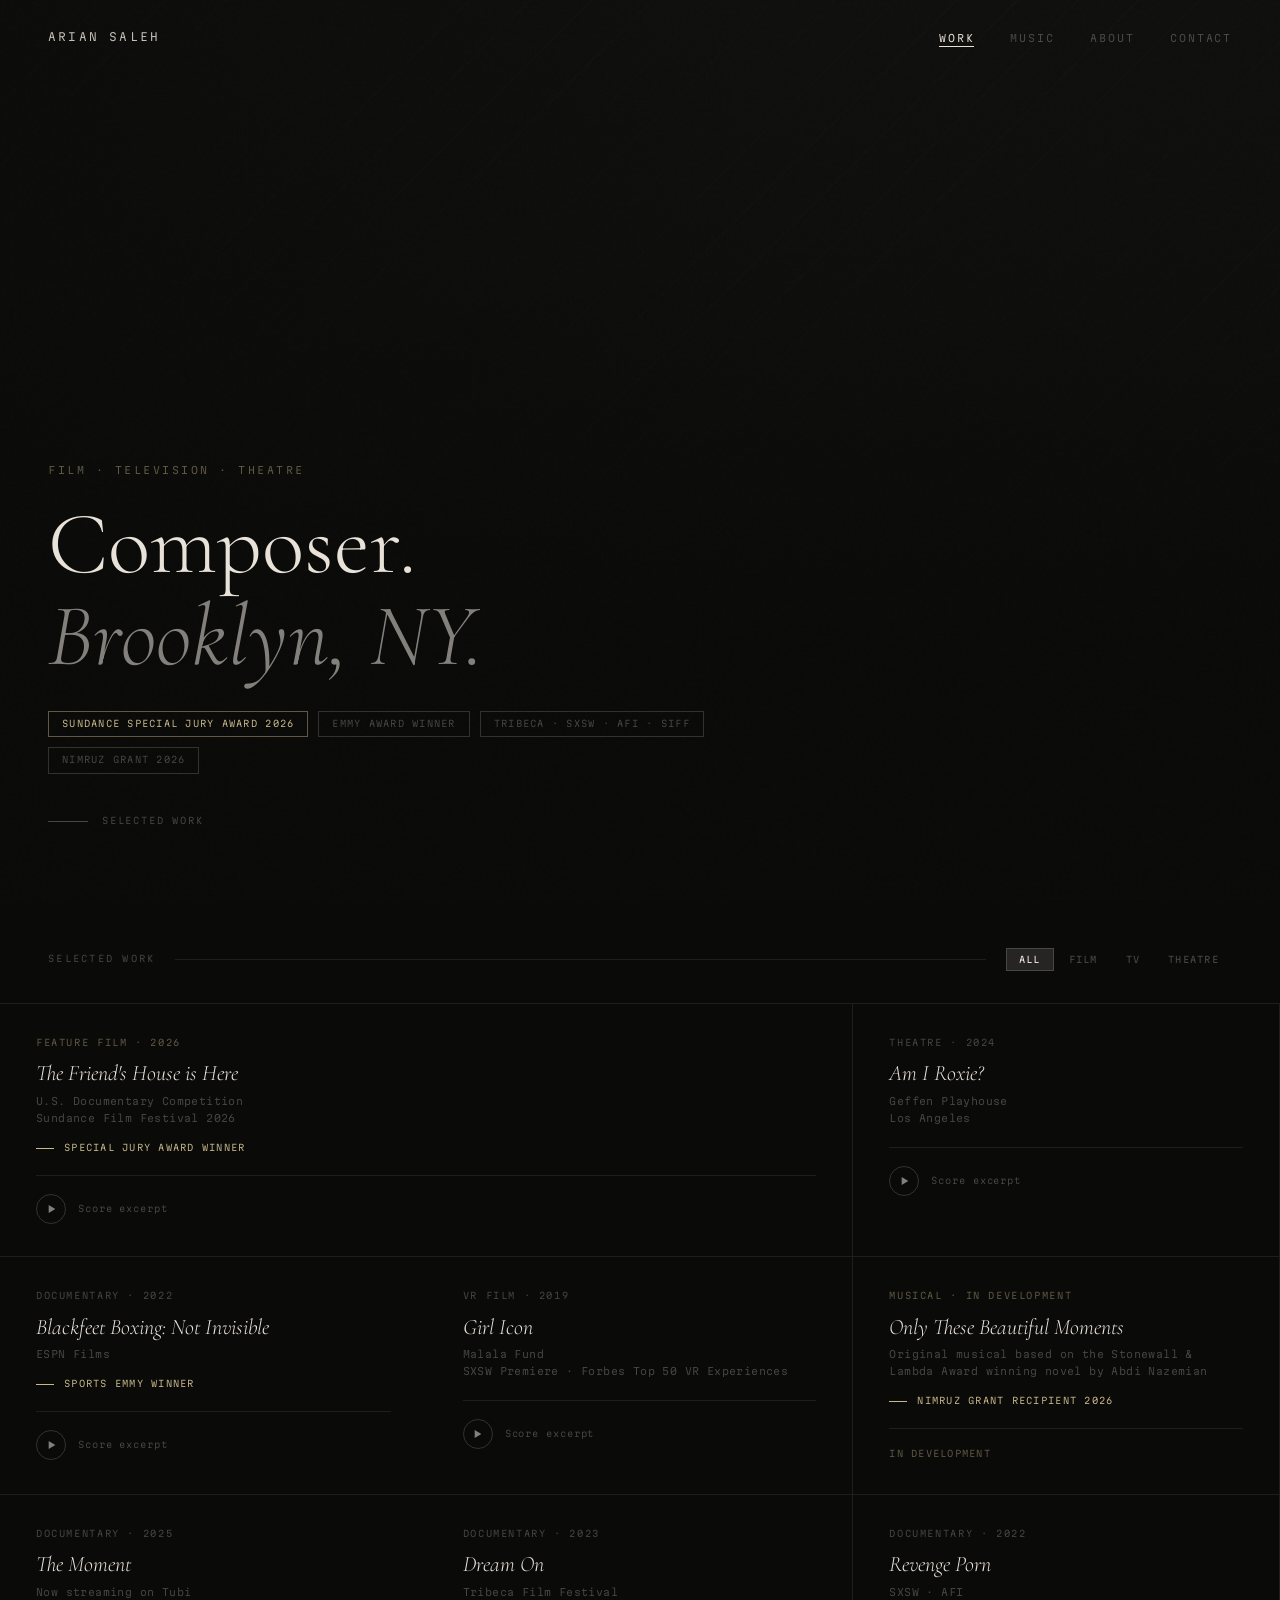
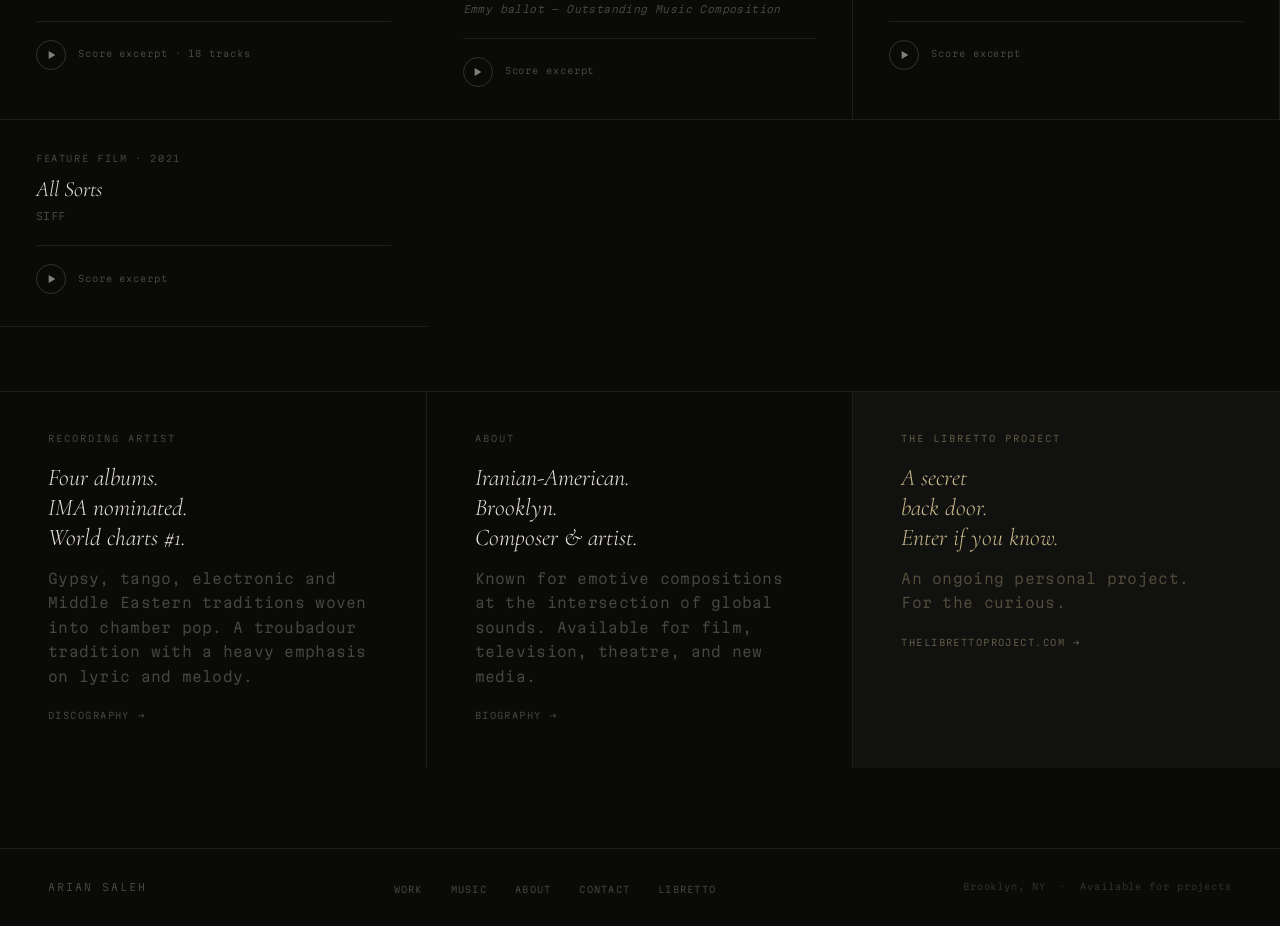
==== index.html @ 4c85ea76 "Initial site" ====
<!DOCTYPE html>
<html lang="en">
<head>
  <meta charset="UTF-8">
  <meta name="viewport" content="width=device-width, initial-scale=1.0">
  <title>Arian Saleh — Composer</title>
  <meta name="description" content="Arian Saleh is a film, television, and theatre composer based in Brooklyn, NY. Sundance Special Jury Award winner. Emmy Award winner.">
  <meta property="og:title" content="Arian Saleh — Composer">
  <meta property="og:description" content="Film, television, and theatre composer. Sundance Special Jury Award 2026. Emmy Award winner.">
  <meta property="og:type" content="website">
  <meta property="og:url" content="https://www.ariansaleh.com">
  <link rel="preconnect" href="https://fonts.googleapis.com">
  <link rel="preconnect" href="https://fonts.gstatic.com" crossorigin>
  <link rel="stylesheet" href="css/style.css">
</head>
<body>

  <!-- ── Navigation ── -->
  <nav class="nav">
    <a href="index.html" class="nav-logo">Arian Saleh</a>
    <ul class="nav-links">
      <li><a href="index.html">Work</a></li>
      <li><a href="pages/music.html">Music</a></li>
      <li><a href="pages/about.html">About</a></li>
      <li><a href="pages/contact.html">Contact</a></li>
    </ul>
  </nav>

  <!-- ── Hero ── -->
  <section class="hero">
    <div class="hero-image" data-src="images/hero.jpg"></div>
    <div class="hero-bg"></div>
    <div class="hero-content">
      <p class="hero-eyebrow">Film · Television · Theatre</p>
      <h1 class="hero-title">
        Composer.<br>
        <em>Brooklyn, NY.</em>
      </h1>
      <div class="hero-credits">
        <span class="credit-pill gold">Sundance Special Jury Award 2026</span>
        <span class="credit-pill">Emmy Award Winner</span>
        <span class="credit-pill">Tribeca · SXSW · AFI · SIFF</span>
        <span class="credit-pill">Nimruz Grant 2026</span>
      </div>
      <div class="hero-scroll">
        <div class="hero-scroll-line"></div>
        <span>Selected work</span>
      </div>
    </div>
  </section>

  <!-- ── Work grid ── -->
  <section>
    <div class="section-header">
      <span class="section-label">Selected work</span>
      <div class="section-rule"></div>
      <div class="section-filter">
        <button class="filter-btn active" data-filter="all">All</button>
        <button class="filter-btn" data-filter="film">Film</button>
        <button class="filter-btn" data-filter="tv">TV</button>
        <button class="filter-btn" data-filter="theatre">Theatre</button>
      </div>
    </div>

    <div class="work-grid">

      <!-- The Friend's House is Here — FEATURED -->
      <div class="work-item span-2 reveal" data-category="film"
           style="--bg-image: url('images/projects/friends-house.jpg')">
        <div class="work-item-inner">
          <p class="work-tag gold">Feature film · 2026</p>
          <p class="work-title">The Friend's House is Here</p>
          <p class="work-meta">
            U.S. Documentary Competition<br>
            Sundance Film Festival 2026
          </p>
          <p class="work-award">Special Jury Award Winner</p>
          <div class="play-row">
            <button class="play-btn" data-src="audio/friends-house-excerpt.mp3" aria-label="Play score excerpt">
              <svg viewBox="0 0 10 12"><polygon points="0,0 10,6 0,12"/></svg>
            </button>
            <span class="play-label">Score excerpt</span>
            <div class="progress-bar-wrap"><div class="progress-bar-fill"></div></div>
          </div>
        </div>
      </div>

      <!-- Am I Roxie? -->
      <div class="work-item reveal" data-category="theatre"
           style="--bg-image: url('images/projects/roxie.jpg')">
        <div class="work-item-inner">
          <p class="work-tag">Theatre · 2024</p>
          <p class="work-title">Am I Roxie?</p>
          <p class="work-meta">
            Geffen Playhouse<br>
            Los Angeles
          </p>
          <div class="play-row">
            <button class="play-btn" data-src="audio/roxie-excerpt.mp3" aria-label="Play score excerpt">
              <svg viewBox="0 0 10 12"><polygon points="0,0 10,6 0,12"/></svg>
            </button>
            <span class="play-label">Score excerpt</span>
            <div class="progress-bar-wrap"><div class="progress-bar-fill"></div></div>
          </div>
        </div>
      </div>

      <!-- Blackfeet Boxing -->
      <div class="work-item reveal" data-category="tv"
           style="--bg-image: url('images/projects/blackfeet.jpg')">
        <div class="work-item-inner">
          <p class="work-tag">Documentary · 2022</p>
          <p class="work-title">Blackfeet Boxing: Not Invisible</p>
          <p class="work-meta">ESPN Films</p>
          <p class="work-award">Sports Emmy Winner</p>
          <div class="play-row">
            <button class="play-btn" data-src="audio/blackfeet-excerpt.mp3" aria-label="Play score excerpt">
              <svg viewBox="0 0 10 12"><polygon points="0,0 10,6 0,12"/></svg>
            </button>
            <span class="play-label">Score excerpt</span>
            <div class="progress-bar-wrap"><div class="progress-bar-fill"></div></div>
          </div>
        </div>
      </div>

      <!-- Girl Icon -->
      <div class="work-item reveal" data-category="film"
           style="--bg-image: url('images/projects/girl-icon.jpg')">
        <div class="work-item-inner">
          <p class="work-tag">VR Film · 2019</p>
          <p class="work-title">Girl Icon</p>
          <p class="work-meta">
            Malala Fund<br>
            SXSW Premiere · Forbes Top 50 VR Experiences
          </p>
          <div class="play-row">
            <button class="play-btn" data-src="audio/girl-icon-excerpt.mp3" aria-label="Play score excerpt">
              <svg viewBox="0 0 10 12"><polygon points="0,0 10,6 0,12"/></svg>
            </button>
            <span class="play-label">Score excerpt</span>
            <div class="progress-bar-wrap"><div class="progress-bar-fill"></div></div>
          </div>
        </div>
      </div>

      <!-- Only These Beautiful Moments -->
      <div class="work-item upcoming reveal" data-category="theatre">
        <div class="work-item-inner">
          <p class="work-tag gold">Musical · In development</p>
          <p class="work-title">Only These Beautiful Moments</p>
          <p class="work-meta">
            Original musical based on the Stonewall &amp;<br>
            Lambda Award winning novel by Abdi Nazemian
          </p>
          <p class="work-award">Nimruz Grant Recipient 2026</p>
          <p class="work-status">In development</p>
        </div>
      </div>

      <!-- The Moment -->
      <div class="work-item reveal" data-category="film"
           style="--bg-image: url('images/projects/the-moment.jpg')">
        <div class="work-item-inner">
          <p class="work-tag">Documentary · 2025</p>
          <p class="work-title">The Moment</p>
          <p class="work-meta">Now streaming on Tubi</p>
          <div class="play-row">
            <button class="play-btn" data-src="audio/the-moment-excerpt.mp3" aria-label="Play score excerpt">
              <svg viewBox="0 0 10 12"><polygon points="0,0 10,6 0,12"/></svg>
            </button>
            <span class="play-label">Score excerpt · 18 tracks</span>
            <div class="progress-bar-wrap"><div class="progress-bar-fill"></div></div>
          </div>
        </div>
      </div>

      <!-- Dream On -->
      <div class="work-item reveal" data-category="film"
           style="--bg-image: url('images/projects/dream-on.jpg')">
        <div class="work-item-inner">
          <p class="work-tag">Documentary · 2023</p>
          <p class="work-title">Dream On</p>
          <p class="work-meta">
            Tribeca Film Festival<br>
            <em>Emmy ballot — Outstanding Music Composition</em>
          </p>
          <div class="play-row">
            <button class="play-btn" data-src="audio/dream-on-excerpt.mp3" aria-label="Play score excerpt">
              <svg viewBox="0 0 10 12"><polygon points="0,0 10,6 0,12"/></svg>
            </button>
            <span class="play-label">Score excerpt</span>
            <div class="progress-bar-wrap"><div class="progress-bar-fill"></div></div>
          </div>
        </div>
      </div>

      <!-- Revenge Porn -->
      <div class="work-item reveal" data-category="film"
           style="--bg-image: url('images/projects/revenge-porn.jpg')">
        <div class="work-item-inner">
          <p class="work-tag">Documentary · 2022</p>
          <p class="work-title">Revenge Porn</p>
          <p class="work-meta">SXSW · AFI</p>
          <div class="play-row">
            <button class="play-btn" data-src="audio/revenge-porn-excerpt.mp3" aria-label="Play score excerpt">
              <svg viewBox="0 0 10 12"><polygon points="0,0 10,6 0,12"/></svg>
            </button>
            <span class="play-label">Score excerpt</span>
            <div class="progress-bar-wrap"><div class="progress-bar-fill"></div></div>
          </div>
        </div>
      </div>

      <!-- All Sorts -->
      <div class="work-item reveal" data-category="film"
           style="--bg-image: url('images/projects/all-sorts.jpg')">
        <div class="work-item-inner">
          <p class="work-tag">Feature film · 2021</p>
          <p class="work-title">All Sorts</p>
          <p class="work-meta">SIFF</p>
          <div class="play-row">
            <button class="play-btn" data-src="audio/all-sorts-excerpt.mp3" aria-label="Play score excerpt">
              <svg viewBox="0 0 10 12"><polygon points="0,0 10,6 0,12"/></svg>
            </button>
            <span class="play-label">Score excerpt</span>
            <div class="progress-bar-wrap"><div class="progress-bar-fill"></div></div>
          </div>
        </div>
      </div>

    </div>
  </section>

  <!-- ── Identity triptych ── -->
  <section class="triptych">

    <div class="triptych-panel reveal">
      <p class="triptych-label">Recording Artist</p>
      <h2 class="triptych-title">Four albums.<br>IMA nominated.<br>World charts #1.</h2>
      <p class="triptych-body">
        Gypsy, tango, electronic and Middle Eastern traditions
        woven into chamber pop. A troubadour tradition with
        a heavy emphasis on lyric and melody.
      </p>
      <a href="pages/music.html" class="triptych-link">Discography</a>
    </div>

    <div class="triptych-panel reveal">
      <p class="triptych-label">About</p>
      <h2 class="triptych-title">Iranian-American.<br>Brooklyn.<br>Composer & artist.</h2>
      <p class="triptych-body">
        Known for emotive compositions at the intersection
        of global sounds. Available for film, television,
        theatre, and new media.
      </p>
      <a href="pages/about.html" class="triptych-link">Biography</a>
    </div>

    <div class="triptych-panel libretto reveal">
      <p class="triptych-label">The Libretto Project</p>
      <h2 class="triptych-title">A secret<br>back door.<br>Enter if you know.</h2>
      <p class="triptych-body">
        An ongoing personal project.<br>For the curious.
      </p>
      <a href="https://www.thelibrettoproject.com" target="_blank" rel="noopener" class="triptych-link">thelibrettoproject.com</a>
    </div>

  </section>

  <!-- ── Footer ── -->
  <footer class="footer">
    <span class="footer-logo">Arian Saleh</span>
    <ul class="footer-links">
      <li><a href="index.html">Work</a></li>
      <li><a href="pages/music.html">Music</a></li>
      <li><a href="pages/about.html">About</a></li>
      <li><a href="pages/contact.html">Contact</a></li>
      <li><a href="https://www.thelibrettoproject.com" target="_blank" rel="noopener">Libretto</a></li>
    </ul>
    <span class="footer-right">Brooklyn, NY &nbsp;·&nbsp; Available for projects</span>
  </footer>

  <script src="js/site.js"></script>
</body>
</html>
---- css/style.css ----
@import url('https://fonts.googleapis.com/css2?family=Cormorant+Garamond:ital,wght@0,300;0,400;0,500;1,300;1,400&family=Martian+Mono:wght@300;400&display=swap');

/* ─────────────────────────────────────────
   TOKENS
───────────────────────────────────────── */
:root {
  --bg:         #0a0a09;
  --bg-2:       #111110;
  --bg-3:       #181816;
  --line:       rgba(232,226,217,0.09);
  --line-mid:   rgba(232,226,217,0.18);
  --cream:      #e8e2d9;
  --cream-dim:  rgba(232,226,217,0.55);
  --cream-mute: rgba(232,226,217,0.28);
  --cream-hint: rgba(232,226,217,0.12);
  --gold:       #c8b88a;
  --gold-dim:   rgba(200,184,138,0.45);
  --gold-hint:  rgba(200,184,138,0.12);
  --serif:      'Cormorant Garamond', Georgia, serif;
  --mono:       'Martian Mono', 'Courier New', monospace;
  --ease:       cubic-bezier(0.25, 0.1, 0.25, 1);
  --ease-out:   cubic-bezier(0.0, 0.0, 0.2, 1);
}

/* ─────────────────────────────────────────
   RESET
───────────────────────────────────────── */
*, *::before, *::after { box-sizing: border-box; margin: 0; padding: 0; }
html { scroll-behavior: smooth; }

body {
  background: var(--bg);
  color: var(--cream);
  font-family: var(--serif);
  font-size: 18px;
  font-weight: 300;
  line-height: 1.6;
  -webkit-font-smoothing: antialiased;
  overflow-x: hidden;
}

a { color: inherit; text-decoration: none; }
img { display: block; max-width: 100%; }
button { font-family: inherit; cursor: pointer; }

/* ─────────────────────────────────────────
   GRAIN OVERLAY
───────────────────────────────────────── */
body::before {
  content: '';
  position: fixed;
  inset: 0;
  background-image: url("data:image/svg+xml,%3Csvg viewBox='0 0 256 256' xmlns='http://www.w3.org/2000/svg'%3E%3Cfilter id='noise'%3E%3CfeTurbulence type='fractalNoise' baseFrequency='0.9' numOctaves='4' stitchTiles='stitch'/%3E%3C/filter%3E%3Crect width='100%25' height='100%25' filter='url(%23noise)' opacity='0.04'/%3E%3C/svg%3E");
  pointer-events: none;
  z-index: 1000;
  opacity: 0.35;
}

/* ─────────────────────────────────────────
   NAVIGATION
───────────────────────────────────────── */
.nav {
  position: fixed;
  top: 0;
  left: 0;
  right: 0;
  z-index: 100;
  display: flex;
  justify-content: space-between;
  align-items: center;
  padding: 22px 48px;
  border-bottom: 0.5px solid transparent;
  transition: border-color 0.4s var(--ease), background 0.4s var(--ease);
}

.nav.scrolled {
  background: rgba(10,10,9,0.92);
  border-bottom-color: var(--line);
  backdrop-filter: blur(12px);
}

.nav-logo {
  font-family: var(--mono);
  font-size: 11px;
  font-weight: 300;
  letter-spacing: 0.2em;
  text-transform: uppercase;
  color: var(--cream);
  opacity: 0.85;
}

.nav-links {
  display: flex;
  gap: 36px;
  list-style: none;
}

.nav-links a {
  font-family: var(--mono);
  font-size: 10px;
  font-weight: 300;
  letter-spacing: 0.18em;
  text-transform: uppercase;
  color: var(--cream-mute);
  transition: color 0.25s var(--ease);
  position: relative;
}

.nav-links a::after {
  content: '';
  position: absolute;
  bottom: -2px;
  left: 0;
  right: 0;
  height: 0.5px;
  background: var(--cream);
  transform: scaleX(0);
  transform-origin: left;
  transition: transform 0.3s var(--ease-out);
}

.nav-links a:hover,
.nav-links a.active {
  color: var(--cream);
}

.nav-links a:hover::after,
.nav-links a.active::after {
  transform: scaleX(1);
}

/* ─────────────────────────────────────────
   HERO
───────────────────────────────────────── */
.hero {
  min-height: 100vh;
  display: flex;
  flex-direction: column;
  justify-content: flex-end;
  padding: 0 48px 72px;
  position: relative;
  overflow: hidden;
}

.hero-bg {
  position: absolute;
  inset: 0;
  background:
    linear-gradient(to top, rgba(10,10,9,0.95) 30%, rgba(10,10,9,0.4) 70%, rgba(10,10,9,0.2) 100%),
    linear-gradient(to right, rgba(10,10,9,0.6) 0%, transparent 60%);
  z-index: 1;
}

.hero-image {
  position: absolute;
  inset: 0;
  background: var(--bg-2);
  background-size: cover;
  background-position: center;
  z-index: 0;
  transform: scale(1.05);
  transition: transform 8s var(--ease-out);
}

.hero-image.loaded { transform: scale(1); }

/* Placeholder pattern until real image is added */
.hero-image::after {
  content: '';
  position: absolute;
  inset: 0;
  background:
    repeating-linear-gradient(
      -45deg,
      transparent,
      transparent 40px,
      rgba(232,226,217,0.015) 40px,
      rgba(232,226,217,0.015) 41px
    );
}

.hero-content {
  position: relative;
  z-index: 2;
  max-width: 700px;
}

.hero-eyebrow {
  font-family: var(--mono);
  font-size: 10px;
  letter-spacing: 0.25em;
  text-transform: uppercase;
  color: var(--gold-dim);
  margin-bottom: 20px;
  opacity: 0;
  transform: translateY(12px);
  animation: fadeUp 0.8s var(--ease-out) 0.2s forwards;
}

.hero-title {
  font-size: clamp(52px, 7vw, 88px);
  font-weight: 300;
  line-height: 1.05;
  color: var(--cream);
  margin-bottom: 28px;
  opacity: 0;
  transform: translateY(16px);
  animation: fadeUp 0.9s var(--ease-out) 0.35s forwards;
}

.hero-title em {
  font-style: italic;
  color: var(--cream-dim);
}

.hero-credits {
  display: flex;
  flex-wrap: wrap;
  gap: 10px;
  margin-bottom: 40px;
  opacity: 0;
  transform: translateY(12px);
  animation: fadeUp 0.8s var(--ease-out) 0.5s forwards;
}

.credit-pill {
  font-family: var(--mono);
  font-size: 9px;
  letter-spacing: 0.14em;
  text-transform: uppercase;
  color: var(--cream-mute);
  border: 0.5px solid var(--line-mid);
  padding: 5px 13px;
}

.credit-pill.gold {
  color: var(--gold);
  border-color: var(--gold-dim);
}

.hero-scroll {
  display: flex;
  align-items: center;
  gap: 14px;
  opacity: 0;
  animation: fadeUp 0.8s var(--ease-out) 0.7s forwards;
}

.hero-scroll-line {
  width: 40px;
  height: 0.5px;
  background: var(--cream-mute);
}

.hero-scroll span {
  font-family: var(--mono);
  font-size: 9px;
  letter-spacing: 0.2em;
  text-transform: uppercase;
  color: var(--cream-mute);
}

/* ─────────────────────────────────────────
   SECTION HEADER
───────────────────────────────────────── */
.section-header {
  display: flex;
  align-items: center;
  gap: 20px;
  padding: 48px 48px 0;
  margin-bottom: 32px;
}

.section-label {
  font-family: var(--mono);
  font-size: 9px;
  letter-spacing: 0.25em;
  text-transform: uppercase;
  color: var(--cream-mute);
  white-space: nowrap;
}

.section-rule {
  flex: 1;
  height: 0.5px;
  background: var(--line);
}

.section-filter {
  display: flex;
  gap: 2px;
}

.filter-btn {
  font-family: var(--mono);
  font-size: 9px;
  letter-spacing: 0.14em;
  text-transform: uppercase;
  color: var(--cream-mute);
  background: transparent;
  border: 0.5px solid transparent;
  padding: 5px 12px;
  transition: all 0.2s var(--ease);
}

.filter-btn:hover { color: var(--cream); }
.filter-btn.active {
  color: var(--cream);
  border-color: var(--line-mid);
  background: var(--cream-hint);
}

/* ─────────────────────────────────────────
   WORK GRID
───────────────────────────────────────── */
.work-grid {
  display: grid;
  grid-template-columns: repeat(3, 1fr);
  border-top: 0.5px solid var(--line);
}

.work-item {
  border-right: 0.5px solid var(--line);
  border-bottom: 0.5px solid var(--line);
  padding: 32px 36px;
  position: relative;
  overflow: hidden;
  cursor: pointer;
  transition: background 0.3s var(--ease);
}

.work-item:nth-child(3n) { border-right: none; }

.work-item::before {
  content: '';
  position: absolute;
  inset: 0;
  background: var(--bg-image, var(--bg-3));
  background-size: cover;
  background-position: center;
  opacity: 0;
  transition: opacity 0.5s var(--ease);
  z-index: 0;
}

.work-item::after {
  content: '';
  position: absolute;
  inset: 0;
  background: linear-gradient(to top, rgba(10,10,9,0.95) 40%, rgba(10,10,9,0.7) 100%);
  z-index: 1;
  opacity: 0;
  transition: opacity 0.5s var(--ease);
}

.work-item:hover::before,
.work-item:hover::after {
  opacity: 1;
}

.work-item:hover { background: var(--bg-3); }

.work-item.span-2 {
  grid-column: span 2;
  border-right: 0.5px solid var(--line);
}

.work-item-inner {
  position: relative;
  z-index: 2;
}

.work-tag {
  font-family: var(--mono);
  font-size: 9px;
  letter-spacing: 0.18em;
  text-transform: uppercase;
  color: var(--cream-mute);
  margin-bottom: 10px;
}

.work-tag.gold { color: var(--gold-dim); }

.work-title {
  font-size: 22px;
  font-weight: 300;
  font-style: italic;
  color: var(--cream);
  margin-bottom: 6px;
  line-height: 1.2;
}

.work-meta {
  font-family: var(--mono);
  font-size: 10px;
  color: var(--cream-mute);
  line-height: 1.7;
  letter-spacing: 0.04em;
}

.work-award {
  display: flex;
  align-items: center;
  gap: 10px;
  margin-top: 14px;
  font-family: var(--mono);
  font-size: 9px;
  letter-spacing: 0.14em;
  text-transform: uppercase;
  color: var(--gold);
}

.work-award::before {
  content: '';
  display: block;
  width: 18px;
  height: 0.5px;
  background: var(--gold);
  flex-shrink: 0;
}

.play-row {
  display: flex;
  align-items: center;
  gap: 12px;
  margin-top: 20px;
  padding-top: 18px;
  border-top: 0.5px solid var(--line);
}

.play-btn {
  width: 30px;
  height: 30px;
  border-radius: 50%;
  border: 0.5px solid var(--line-mid);
  background: transparent;
  display: flex;
  align-items: center;
  justify-content: center;
  flex-shrink: 0;
  transition: border-color 0.2s, background 0.2s;
}

.play-btn:hover {
  border-color: var(--cream-dim);
  background: var(--cream-hint);
}

.play-btn svg {
  width: 8px;
  height: 8px;
  fill: var(--cream-dim);
  margin-left: 1px;
}

.play-btn.playing svg { display: none; }
.play-btn.playing::after {
  content: '▮▮';
  font-size: 7px;
  color: var(--cream-dim);
  letter-spacing: 1px;
}

.play-label {
  font-family: var(--mono);
  font-size: 9px;
  letter-spacing: 0.1em;
  color: var(--cream-mute);
}

.progress-bar-wrap {
  flex: 1;
  height: 0.5px;
  background: var(--line-mid);
  position: relative;
  display: none;
}

.progress-bar-fill {
  position: absolute;
  left: 0;
  top: 0;
  height: 100%;
  background: var(--cream-dim);
  width: 0%;
  transition: width 0.1s linear;
}

.play-row.active .progress-bar-wrap { display: block; }
.play-row.active .play-label { display: none; }

/* Upcoming / no audio */
.work-item.upcoming .play-row { display: none; }
.work-status {
  margin-top: 20px;
  padding-top: 18px;
  border-top: 0.5px solid var(--line);
  font-family: var(--mono);
  font-size: 9px;
  letter-spacing: 0.14em;
  text-transform: uppercase;
  color: var(--gold-dim);
}

/* ─────────────────────────────────────────
   IDENTITY TRIPTYCH
───────────────────────────────────────── */
.triptych {
  display: grid;
  grid-template-columns: repeat(3, 1fr);
  border-top: 0.5px solid var(--line);
  margin-top: 64px;
}

.triptych-panel {
  padding: 40px 48px;
  border-right: 0.5px solid var(--line);
  position: relative;
}

.triptych-panel:last-child { border-right: none; }

.triptych-label {
  font-family: var(--mono);
  font-size: 9px;
  letter-spacing: 0.22em;
  text-transform: uppercase;
  color: var(--cream-mute);
  margin-bottom: 16px;
}

.triptych-title {
  font-size: 24px;
  font-weight: 300;
  font-style: italic;
  color: var(--cream);
  line-height: 1.25;
  margin-bottom: 14px;
}

.triptych-body {
  font-size: 14px;
  font-family: var(--mono);
  font-weight: 300;
  color: var(--cream-mute);
  line-height: 1.75;
  letter-spacing: 0.02em;
}

.triptych-link {
  display: inline-flex;
  align-items: center;
  gap: 8px;
  margin-top: 20px;
  font-family: var(--mono);
  font-size: 9px;
  letter-spacing: 0.16em;
  text-transform: uppercase;
  color: var(--cream-mute);
  transition: color 0.2s var(--ease);
}

.triptych-link::after {
  content: '→';
  transition: transform 0.2s var(--ease);
}

.triptych-link:hover {
  color: var(--cream);
}

.triptych-link:hover::after {
  transform: translateX(3px);
}

/* Libretto panel */
.triptych-panel.libretto {
  background: var(--bg-2);
}

.triptych-panel.libretto .triptych-label {
  color: var(--gold-dim);
}

.triptych-panel.libretto .triptych-title {
  color: var(--gold);
}

.triptych-panel.libretto .triptych-body {
  color: rgba(200,184,138,0.35);
}

.triptych-panel.libretto .triptych-link {
  color: var(--gold-dim);
}

.triptych-panel.libretto .triptych-link:hover {
  color: var(--gold);
}

/* ─────────────────────────────────────────
   FOOTER
───────────────────────────────────────── */
.footer {
  border-top: 0.5px solid var(--line);
  padding: 24px 48px;
  display: flex;
  justify-content: space-between;
  align-items: center;
  margin-top: 80px;
}

.footer-logo {
  font-family: var(--mono);
  font-size: 10px;
  letter-spacing: 0.2em;
  text-transform: uppercase;
  color: var(--cream-mute);
}

.footer-links {
  display: flex;
  gap: 28px;
  list-style: none;
}

.footer-links a {
  font-family: var(--mono);
  font-size: 9px;
  letter-spacing: 0.14em;
  text-transform: uppercase;
  color: var(--cream-mute);
  transition: color 0.2s;
}

.footer-links a:hover { color: var(--cream); }

.footer-right {
  font-family: var(--mono);
  font-size: 9px;
  letter-spacing: 0.1em;
  color: rgba(232,226,217,0.18);
}

/* ─────────────────────────────────────────
   PAGE: ABOUT
───────────────────────────────────────── */
.about-wrap {
  padding-top: 140px;
}

.about-grid {
  display: grid;
  grid-template-columns: 1fr 1fr;
  gap: 0;
  border-top: 0.5px solid var(--line);
}

.about-photo-col {
  border-right: 0.5px solid var(--line);
  padding: 64px 48px;
  position: relative;
}

.about-photo {
  width: 100%;
  aspect-ratio: 3/4;
  background: var(--bg-3);
  object-fit: cover;
  object-position: top;
  display: block;
}

/* placeholder until image added */
.about-photo-placeholder {
  width: 100%;
  aspect-ratio: 3/4;
  background: var(--bg-3);
  display: flex;
  align-items: center;
  justify-content: center;
}

.about-photo-placeholder span {
  font-family: var(--mono);
  font-size: 9px;
  letter-spacing: 0.2em;
  color: var(--cream-mute);
  text-transform: uppercase;
}

.photo-credit {
  margin-top: 12px;
  font-family: var(--mono);
  font-size: 9px;
  letter-spacing: 0.12em;
  color: rgba(232,226,217,0.18);
}

.about-text-col {
  padding: 64px 48px;
}

.about-eyebrow {
  font-family: var(--mono);
  font-size: 9px;
  letter-spacing: 0.25em;
  text-transform: uppercase;
  color: var(--gold-dim);
  margin-bottom: 24px;
}

.about-headline {
  font-size: clamp(32px, 4vw, 52px);
  font-weight: 300;
  font-style: italic;
  line-height: 1.15;
  color: var(--cream);
  margin-bottom: 32px;
}

.about-body {
  font-size: 16px;
  color: var(--cream-dim);
  line-height: 1.85;
  font-weight: 300;
}

.about-body p + p { margin-top: 20px; }

.about-facts {
  margin-top: 48px;
  padding-top: 32px;
  border-top: 0.5px solid var(--line);
  display: grid;
  grid-template-columns: 1fr 1fr;
  gap: 24px;
}

.about-fact-label {
  font-family: var(--mono);
  font-size: 9px;
  letter-spacing: 0.18em;
  text-transform: uppercase;
  color: var(--cream-mute);
  margin-bottom: 4px;
}

.about-fact-value {
  font-size: 15px;
  color: var(--cream);
}

/* ─────────────────────────────────────────
   PAGE: CONTACT
───────────────────────────────────────── */
.contact-wrap {
  padding-top: 140px;
  min-height: 100vh;
  display: flex;
  flex-direction: column;
}

.contact-inner {
  padding: 80px 48px;
  max-width: 640px;
}

.contact-headline {
  font-size: clamp(40px, 5vw, 68px);
  font-weight: 300;
  font-style: italic;
  color: var(--cream);
  line-height: 1.1;
  margin-bottom: 20px;
}

.contact-sub {
  font-family: var(--mono);
  font-size: 11px;
  letter-spacing: 0.12em;
  color: var(--cream-mute);
  line-height: 1.8;
  margin-bottom: 48px;
}

.contact-email {
  font-size: 22px;
  font-style: italic;
  color: var(--gold);
  display: inline-block;
  border-bottom: 0.5px solid var(--gold-dim);
  padding-bottom: 2px;
  transition: color 0.2s, border-color 0.2s;
}

.contact-email:hover {
  color: var(--cream);
  border-color: var(--cream-mute);
}

.contact-rep {
  margin-top: 48px;
  padding-top: 32px;
  border-top: 0.5px solid var(--line);
}

.contact-rep-label {
  font-family: var(--mono);
  font-size: 9px;
  letter-spacing: 0.2em;
  text-transform: uppercase;
  color: var(--cream-mute);
  margin-bottom: 12px;
}

.contact-rep-name {
  font-size: 18px;
  font-style: italic;
  color: var(--cream);
  margin-bottom: 4px;
}

.contact-rep-detail {
  font-family: var(--mono);
  font-size: 10px;
  color: var(--cream-mute);
  letter-spacing: 0.06em;
}

/* ─────────────────────────────────────────
   PAGE: MUSIC (Recording Artist)
───────────────────────────────────────── */
.music-wrap { padding-top: 140px; }

.album-grid {
  display: grid;
  grid-template-columns: repeat(2, 1fr);
  border-top: 0.5px solid var(--line);
}

.album-item {
  display: grid;
  grid-template-columns: 160px 1fr;
  gap: 0;
  border-right: 0.5px solid var(--line);
  border-bottom: 0.5px solid var(--line);
  transition: background 0.2s var(--ease);
}

.album-item:nth-child(2n) { border-right: none; }

.album-item:hover { background: var(--bg-2); }

.album-art {
  aspect-ratio: 1;
  background: var(--bg-3);
  object-fit: cover;
  display: block;
}

.album-art-placeholder {
  aspect-ratio: 1;
  background: var(--bg-3);
  display: flex;
  align-items: center;
  justify-content: center;
}

.album-info {
  padding: 28px 32px;
  display: flex;
  flex-direction: column;
  justify-content: space-between;
}

.album-year {
  font-family: var(--mono);
  font-size: 9px;
  letter-spacing: 0.2em;
  color: var(--cream-mute);
  margin-bottom: 8px;
}

.album-title {
  font-size: 22px;
  font-weight: 300;
  font-style: italic;
  color: var(--cream);
  margin-bottom: 8px;
}

.album-desc {
  font-family: var(--mono);
  font-size: 10px;
  color: var(--cream-mute);
  line-height: 1.7;
  letter-spacing: 0.03em;
  flex: 1;
  margin: 10px 0;
}

.album-links {
  display: flex;
  gap: 16px;
}

.album-link {
  font-family: var(--mono);
  font-size: 9px;
  letter-spacing: 0.14em;
  text-transform: uppercase;
  color: var(--cream-mute);
  transition: color 0.2s;
  border-bottom: 0.5px solid var(--line-mid);
  padding-bottom: 1px;
}

.album-link:hover { color: var(--cream); border-color: var(--cream-mute); }

/* ─────────────────────────────────────────
   ANIMATIONS
───────────────────────────────────────── */
@keyframes fadeUp {
  to { opacity: 1; transform: translateY(0); }
}

.reveal {
  opacity: 0;
  transform: translateY(20px);
  transition: opacity 0.7s var(--ease-out), transform 0.7s var(--ease-out);
}

.reveal.visible {
  opacity: 1;
  transform: translateY(0);
}

/* ─────────────────────────────────────────
   RESPONSIVE
───────────────────────────────────────── */
@media (max-width: 900px) {
  .nav { padding: 18px 24px; }
  .hero { padding: 0 24px 56px; }
  .section-header { padding: 40px 24px 0; }
  .work-grid { grid-template-columns: 1fr; }
  .work-item.span-2 { grid-column: span 1; }
  .work-item:nth-child(3n) { border-right: 0.5px solid var(--line); }
  .work-item { border-right: none; }
  .triptych { grid-template-columns: 1fr; }
  .triptych-panel { border-right: none; border-bottom: 0.5px solid var(--line); }
  .about-grid { grid-template-columns: 1fr; }
  .about-photo-col { border-right: none; border-bottom: 0.5px solid var(--line); }
  .album-grid { grid-template-columns: 1fr; }
  .album-item { border-right: none; }
  .footer { flex-direction: column; gap: 16px; text-align: center; }
  .footer-links { flex-wrap: wrap; justify-content: center; }
}

@media (max-width: 600px) {
  .nav-links { gap: 20px; }
  .hero-title { font-size: 42px; }
  .contact-inner,
  .music-wrap,
  .about-wrap { padding-left: 24px; padding-right: 24px; }
  .about-text-col, .about-photo-col { padding: 40px 24px; }
  .triptych-panel { padding: 32px 24px; }
  .album-item { grid-template-columns: 120px 1fr; }
}
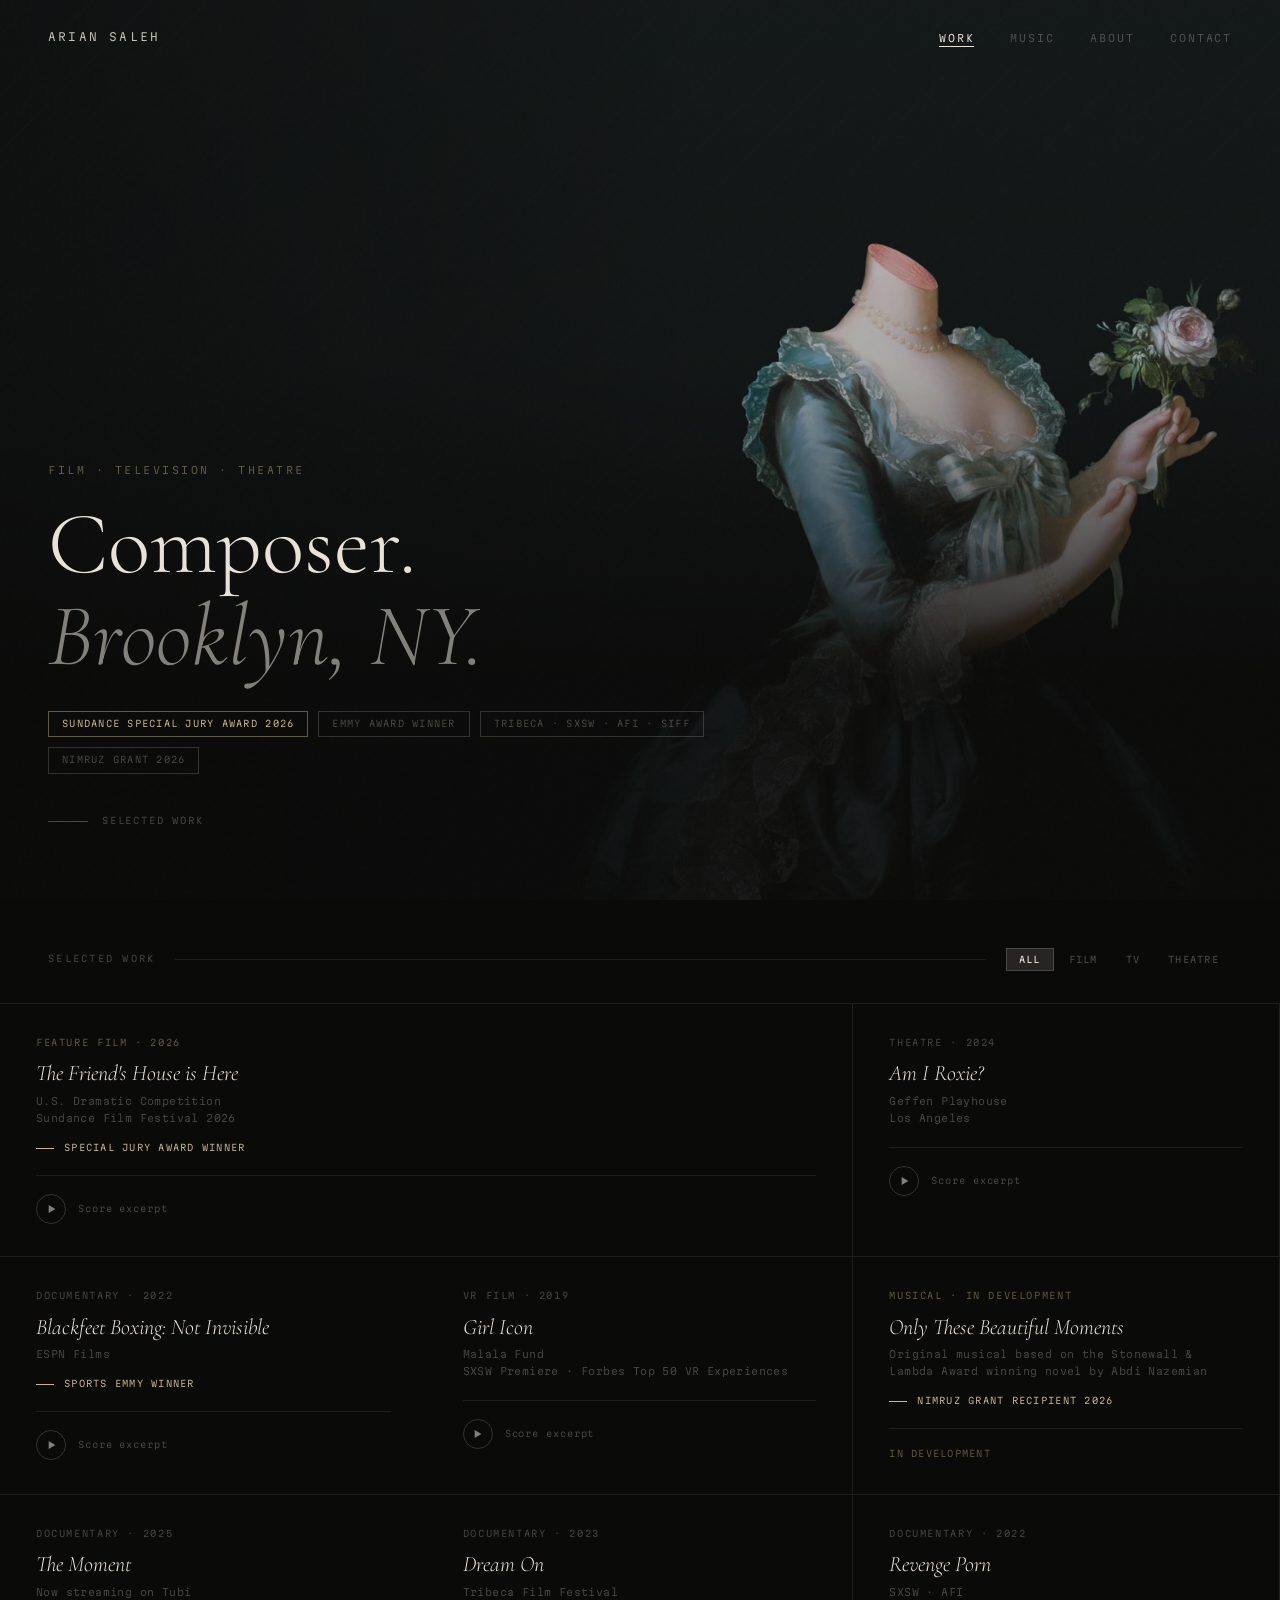
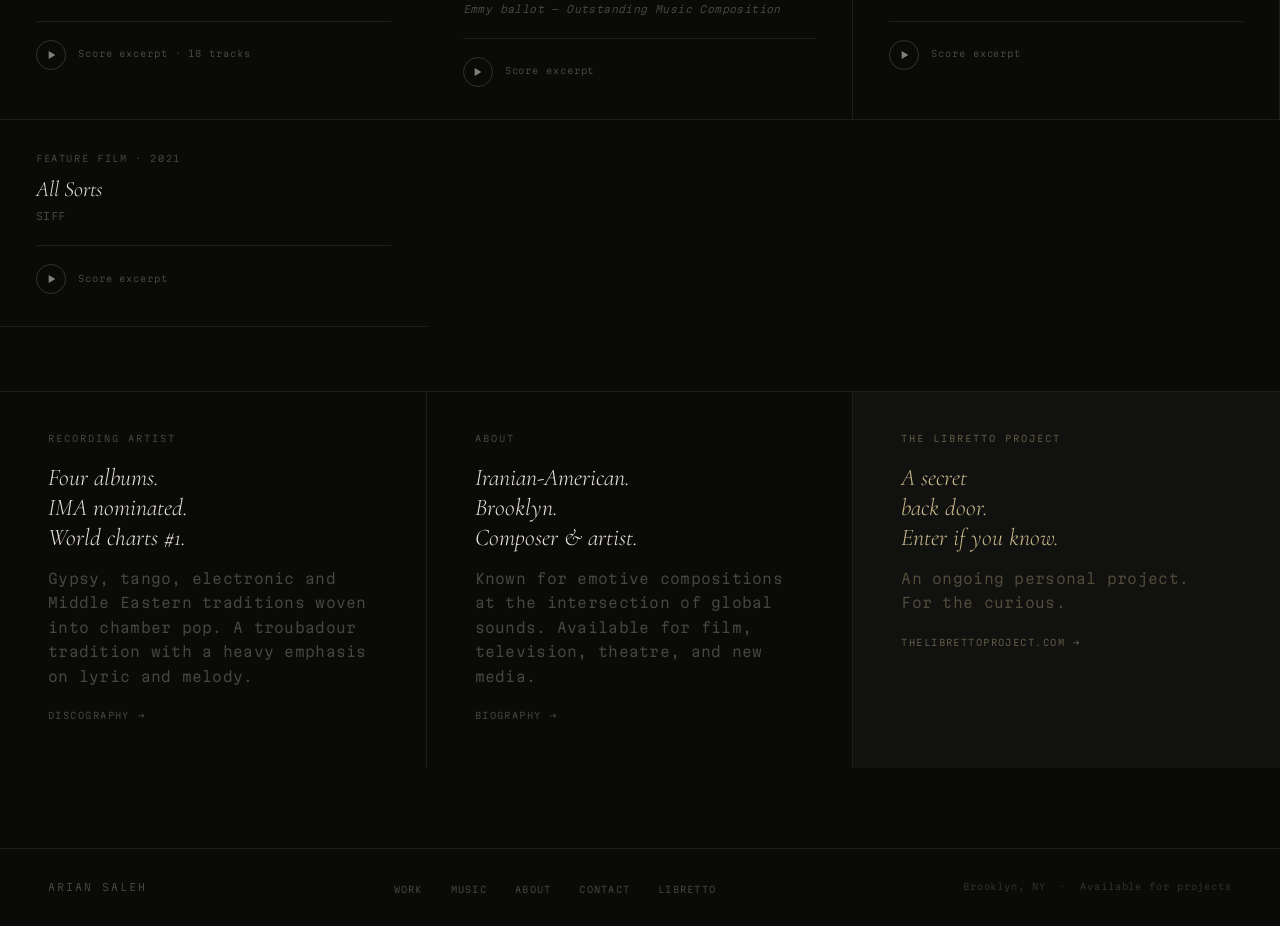
==== commit 3e9a1ab4: "Fix images, credits, add hover effects" ====
--- a/index.html
+++ b/index.html
@@ -71,7 +71,7 @@
           <p class="work-tag gold">Feature film · 2026</p>
           <p class="work-title">The Friend's House is Here</p>
           <p class="work-meta">
-            U.S. Documentary Competition<br>
+            U.S. Dramatic Competition<br>
             Sundance Film Festival 2026
           </p>
           <p class="work-award">Special Jury Award Winner</p>
--- a/css/style.css
+++ b/css/style.css
@@ -146,8 +146,8 @@
   position: absolute;
   inset: 0;
   background:
-    linear-gradient(to top, rgba(10,10,9,0.95) 30%, rgba(10,10,9,0.4) 70%, rgba(10,10,9,0.2) 100%),
-    linear-gradient(to right, rgba(10,10,9,0.6) 0%, transparent 60%);
+    linear-gradient(to top, rgba(10,10,9,0.92) 25%, rgba(10,10,9,0.25) 60%, rgba(10,10,9,0.1) 100%),
+    linear-gradient(to right, rgba(10,10,9,0.5) 0%, transparent 55%);
   z-index: 1;
 }
 
@@ -335,10 +335,10 @@
   content: '';
   position: absolute;
   inset: 0;
-  background: var(--bg-image, var(--bg-3));
+  background-image: var(--bg-image);
   background-size: cover;
   background-position: center;
-  opacity: 0;
+  opacity: 0.15;
   transition: opacity 0.5s var(--ease);
   z-index: 0;
 }
@@ -347,16 +347,11 @@
   content: '';
   position: absolute;
   inset: 0;
-  background: linear-gradient(to top, rgba(10,10,9,0.95) 40%, rgba(10,10,9,0.7) 100%);
+  background: linear-gradient(to top, rgba(10,10,9,0.97) 40%, rgba(10,10,9,0.7) 100%);
   z-index: 1;
-  opacity: 0;
-  transition: opacity 0.5s var(--ease);
-}
-
-.work-item:hover::before,
-.work-item:hover::after {
-  opacity: 1;
-}
+}
+
+.work-item:hover::before { opacity: 0.35; }
 
 .work-item:hover { background: var(--bg-3); }
 
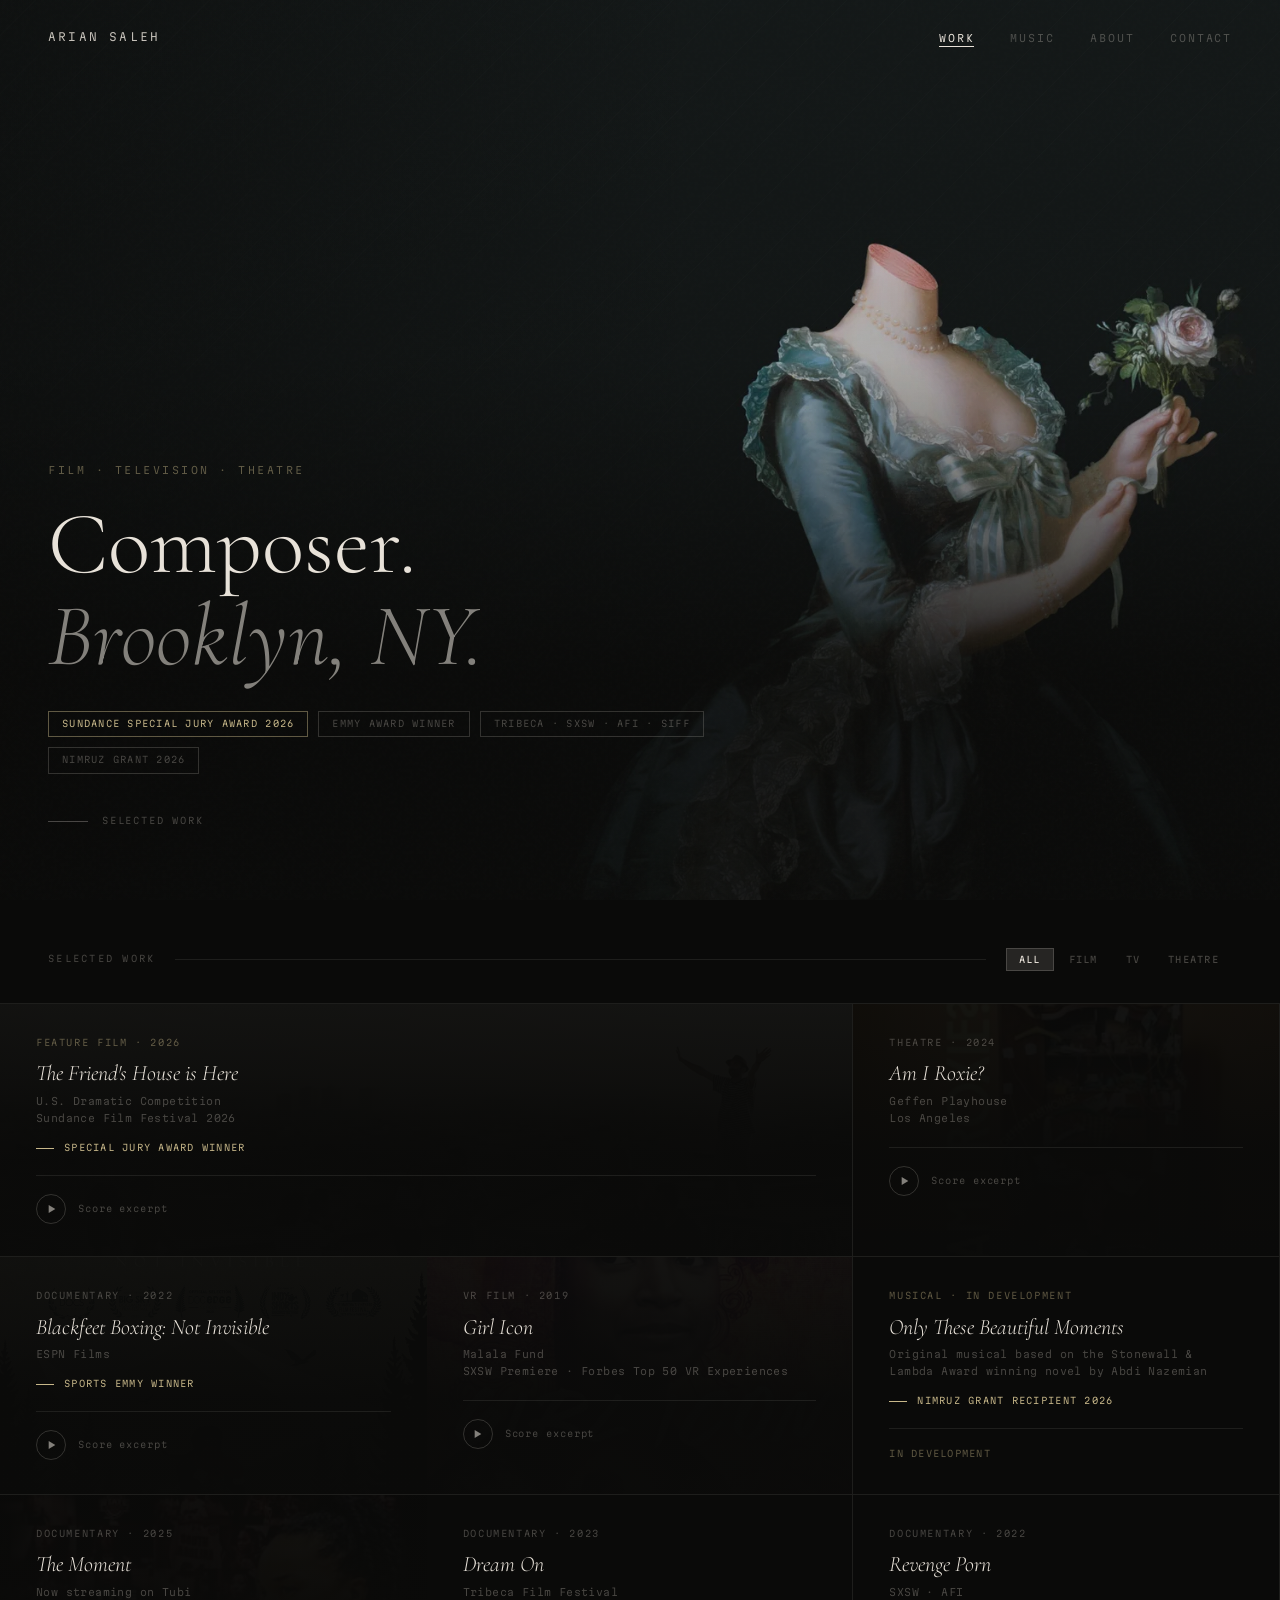
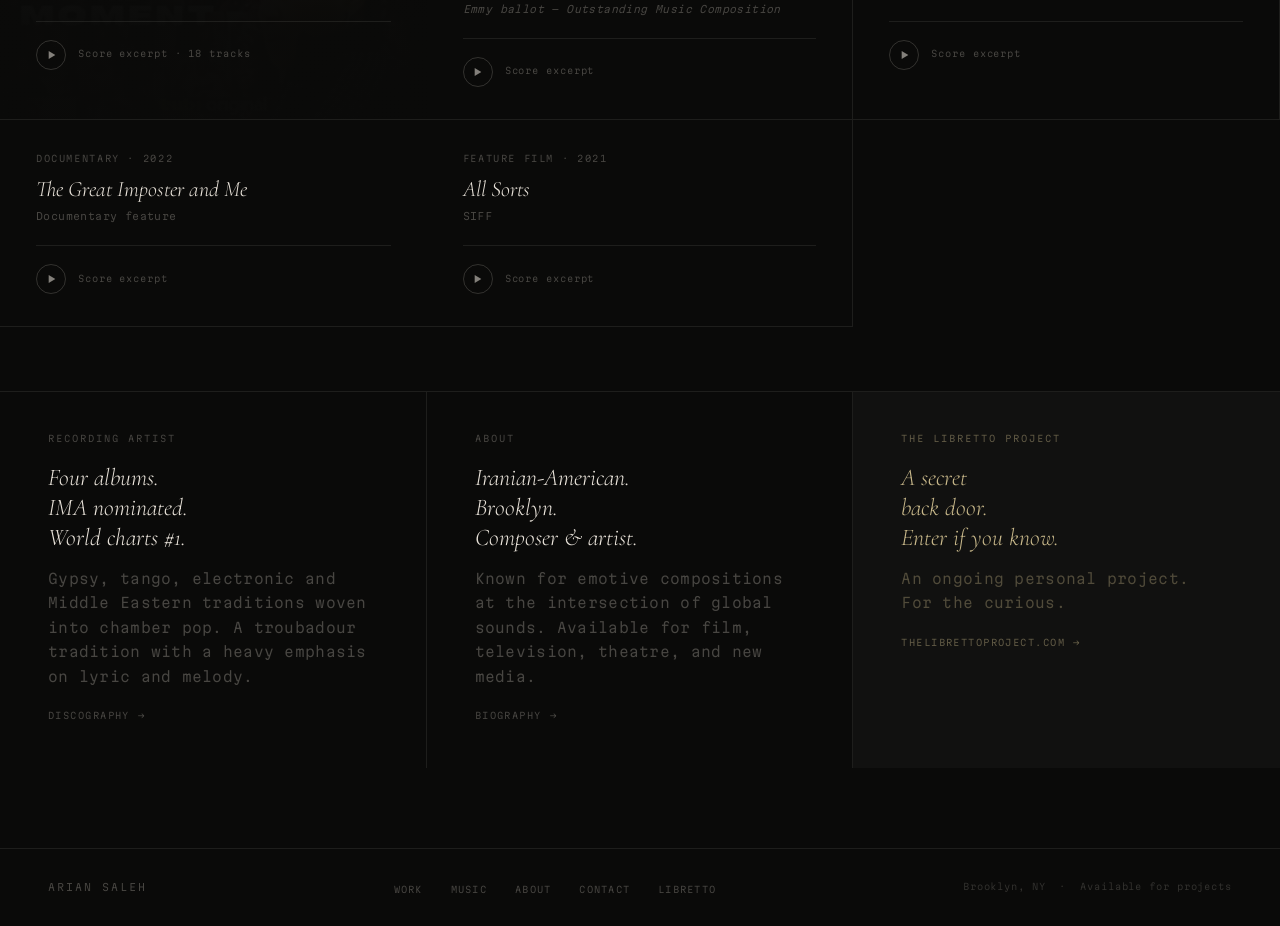
==== commit e453fb6e: "Fix images with direct HTML approach" ====
--- a/index.html
+++ b/index.html
@@ -66,7 +66,7 @@
 
       <!-- The Friend's House is Here — FEATURED -->
       <div class="work-item span-2 reveal" data-category="film"
-           style="--bg-image: url('images/projects/friends-house.jpg')">
+           ><div class="work-item-bg" style="background-image: url('images/projects/friends-house.jpg')"></div><div class="work-item-overlay"></div>
         <div class="work-item-inner">
           <p class="work-tag gold">Feature film · 2026</p>
           <p class="work-title">The Friend's House is Here</p>
@@ -87,7 +87,7 @@
 
       <!-- Am I Roxie? -->
       <div class="work-item reveal" data-category="theatre"
-           style="--bg-image: url('images/projects/roxie.jpg')">
+           ><div class="work-item-bg" style="background-image: url('images/projects/roxie.jpg')"></div><div class="work-item-overlay"></div>
         <div class="work-item-inner">
           <p class="work-tag">Theatre · 2024</p>
           <p class="work-title">Am I Roxie?</p>
@@ -107,7 +107,7 @@
 
       <!-- Blackfeet Boxing -->
       <div class="work-item reveal" data-category="tv"
-           style="--bg-image: url('images/projects/blackfeet.jpg')">
+           ><div class="work-item-bg" style="background-image: url('images/projects/blackfeet.jpg')"></div><div class="work-item-overlay"></div>
         <div class="work-item-inner">
           <p class="work-tag">Documentary · 2022</p>
           <p class="work-title">Blackfeet Boxing: Not Invisible</p>
@@ -125,7 +125,7 @@
 
       <!-- Girl Icon -->
       <div class="work-item reveal" data-category="film"
-           style="--bg-image: url('images/projects/girl-icon.jpg')">
+           ><div class="work-item-bg" style="background-image: url('images/projects/girl-icon.jpg')"></div><div class="work-item-overlay"></div>
         <div class="work-item-inner">
           <p class="work-tag">VR Film · 2019</p>
           <p class="work-title">Girl Icon</p>
@@ -159,7 +159,7 @@
 
       <!-- The Moment -->
       <div class="work-item reveal" data-category="film"
-           style="--bg-image: url('images/projects/the-moment.jpg')">
+           ><div class="work-item-bg" style="background-image: url('images/projects/the-moment.jpg')"></div><div class="work-item-overlay"></div>
         <div class="work-item-inner">
           <p class="work-tag">Documentary · 2025</p>
           <p class="work-title">The Moment</p>
@@ -176,7 +176,7 @@
 
       <!-- Dream On -->
       <div class="work-item reveal" data-category="film"
-           style="--bg-image: url('images/projects/dream-on.jpg')">
+           ><div class="work-item-bg" style="background-image: url('images/projects/dream-on.jpg')"></div><div class="work-item-overlay"></div>
         <div class="work-item-inner">
           <p class="work-tag">Documentary · 2023</p>
           <p class="work-title">Dream On</p>
@@ -196,7 +196,7 @@
 
       <!-- Revenge Porn -->
       <div class="work-item reveal" data-category="film"
-           style="--bg-image: url('images/projects/revenge-porn.jpg')">
+           ><div class="work-item-bg" style="background-image: url('images/projects/revenge-porn.jpg')"></div><div class="work-item-overlay"></div>
         <div class="work-item-inner">
           <p class="work-tag">Documentary · 2022</p>
           <p class="work-title">Revenge Porn</p>
@@ -211,9 +211,26 @@
         </div>
       </div>
 
+      <!-- The Great Imposter and Me -->
+      <div class="work-item reveal" data-category="film"
+           ><div class="work-item-bg" style="background-image: url('images/projects/great-imposter.jpg')"></div><div class="work-item-overlay"></div>
+        <div class="work-item-inner">
+          <p class="work-tag">Documentary · 2022</p>
+          <p class="work-title">The Great Imposter and Me</p>
+          <p class="work-meta">Documentary feature</p>
+          <div class="play-row">
+            <button class="play-btn" data-src="audio/great-imposter-excerpt.mp3" aria-label="Play score excerpt">
+              <svg viewBox="0 0 10 12"><polygon points="0,0 10,6 0,12"/></svg>
+            </button>
+            <span class="play-label">Score excerpt</span>
+            <div class="progress-bar-wrap"><div class="progress-bar-fill"></div></div>
+          </div>
+        </div>
+      </div>
+
       <!-- All Sorts -->
       <div class="work-item reveal" data-category="film"
-           style="--bg-image: url('images/projects/all-sorts.jpg')">
+           ><div class="work-item-bg" style="background-image: url('images/projects/all-sorts.jpg')"></div><div class="work-item-overlay"></div>
         <div class="work-item-inner">
           <p class="work-tag">Feature film · 2021</p>
           <p class="work-title">All Sorts</p>
--- a/css/style.css
+++ b/css/style.css
@@ -331,11 +331,9 @@
 
 .work-item:nth-child(3n) { border-right: none; }
 
-.work-item::before {
-  content: '';
+.work-item-bg {
   position: absolute;
   inset: 0;
-  background-image: var(--bg-image);
   background-size: cover;
   background-position: center;
   opacity: 0.15;
@@ -343,15 +341,14 @@
   z-index: 0;
 }
 
-.work-item::after {
-  content: '';
+.work-item-overlay {
   position: absolute;
   inset: 0;
   background: linear-gradient(to top, rgba(10,10,9,0.97) 40%, rgba(10,10,9,0.7) 100%);
   z-index: 1;
 }
 
-.work-item:hover::before { opacity: 0.35; }
+.work-item:hover .work-item-bg { opacity: 0.4; }
 
 .work-item:hover { background: var(--bg-3); }
 
